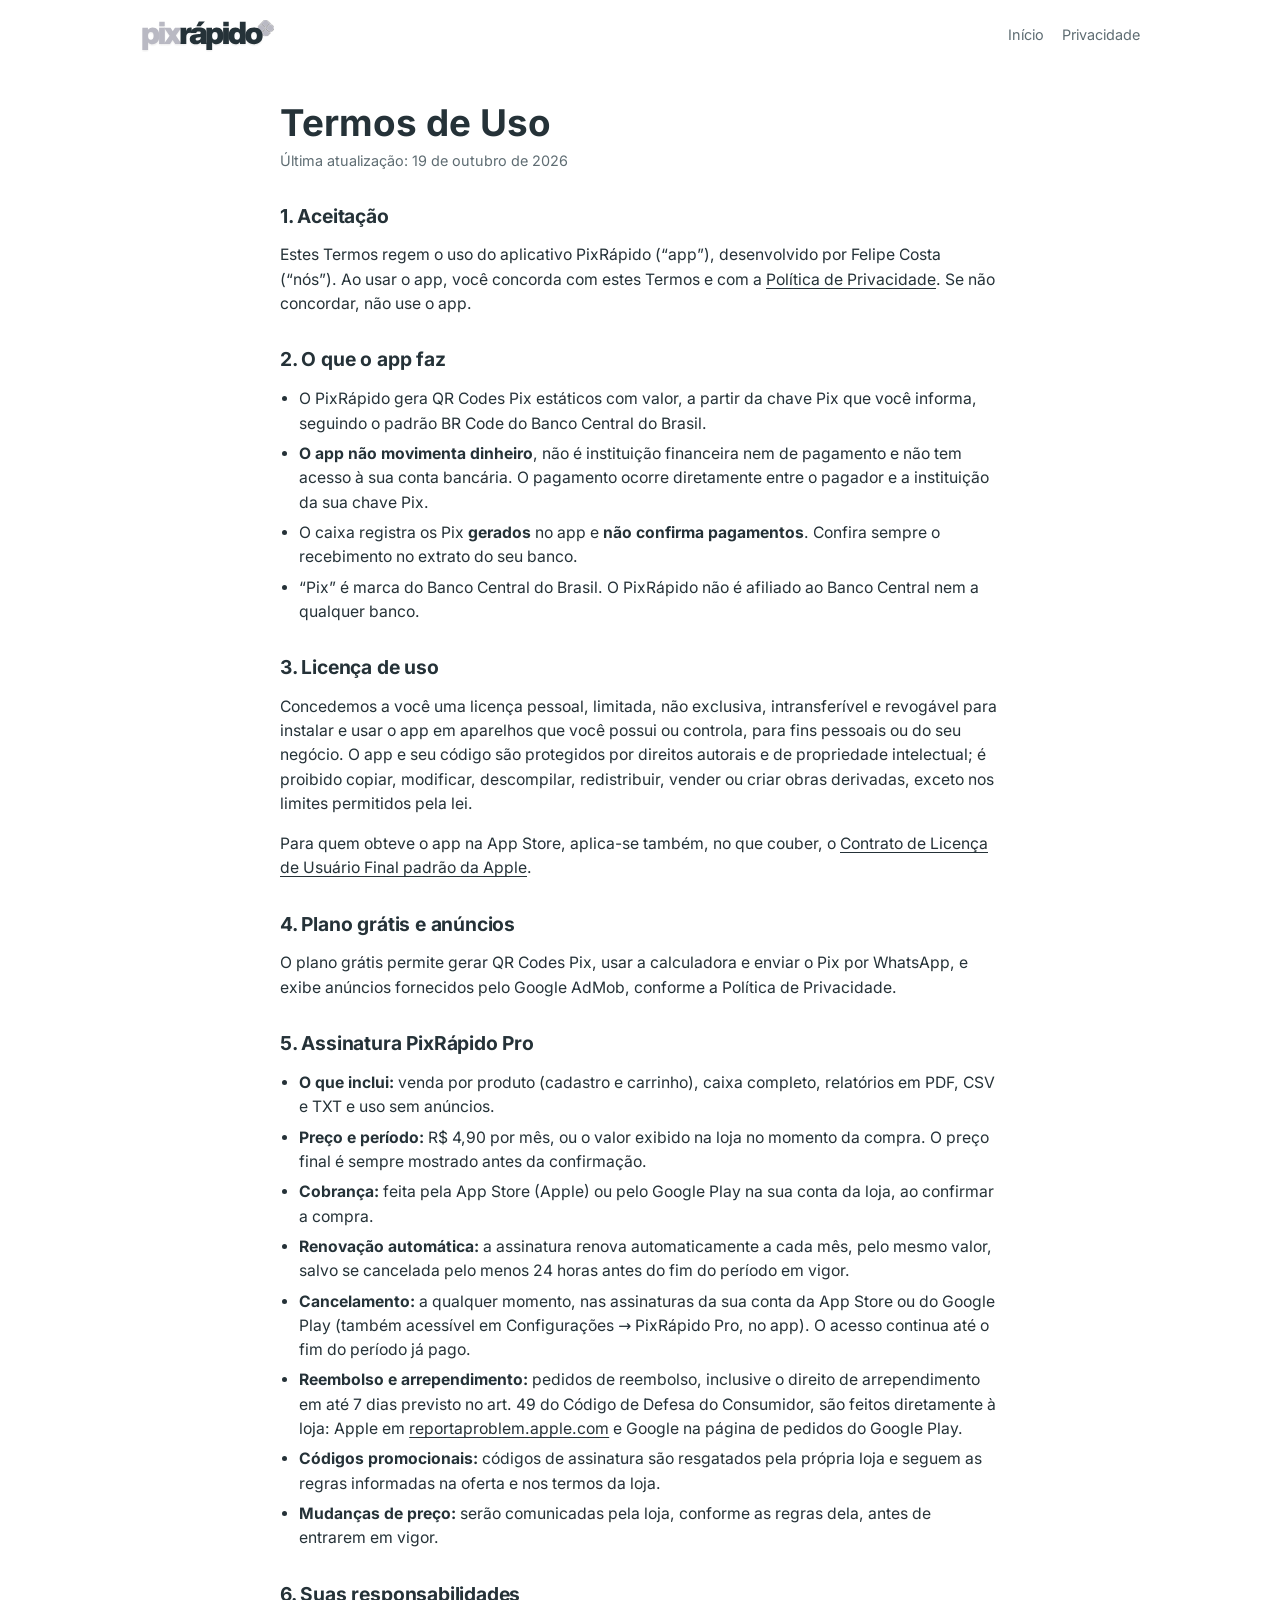
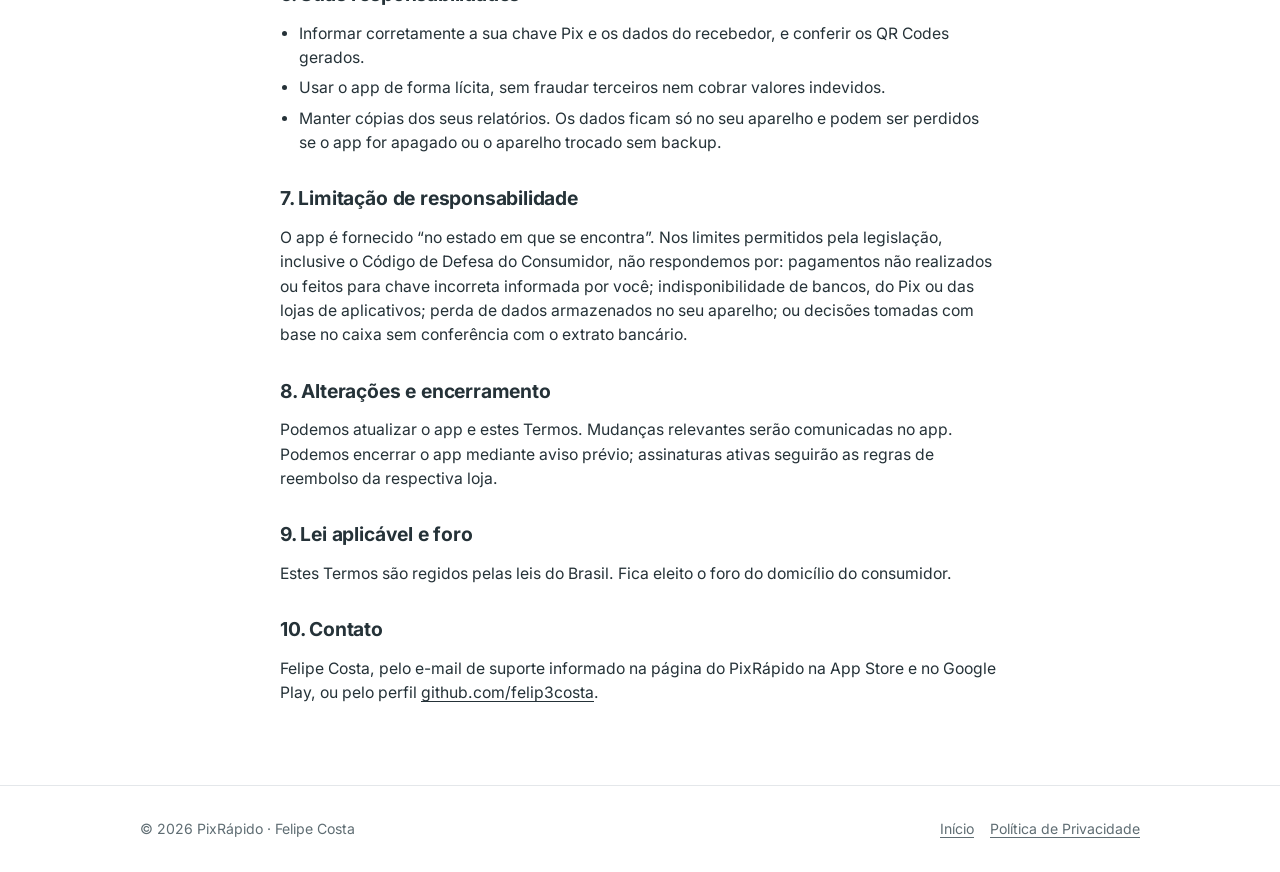
==== termos/index.html @ 1b37e009 "Site do PixRápido: landing, política de privacidade e termos de uso Co-Authored-By: Claude Opus 5.5 " ====
<!doctype html>
<html lang="pt-BR">
<head>
  <meta charset="utf-8">
  <meta name="viewport" content="width=device-width, initial-scale=1">
  <title>Termos de Uso – PixRápido</title>
  <meta name="description" content="Termos de Uso do aplicativo PixRápido e da assinatura PixRápido Pro.">
  <link rel="canonical" href="https://felip3costa.github.io/termos/">
  <link rel="icon" href="../assets/favicon/favicon.ico" sizes="any">
  <link rel="stylesheet" href="../assets/site.css">
</head>
<body>
  <header class="top">
    <div class="wrap">
      <a href="../"><img class="logo" src="../assets/logo.svg" alt="PixRápido"></a>
      <nav aria-label="Principal"><a href="../">Início</a><a href="../privacidade/">Privacidade</a></nav>
    </div>
  </header>

  <main class="doc">
    <div class="wrap">
      <h1>Termos de Uso</h1>
      <p class="updated">Última atualização: 19 de outubro de 2026</p>

      <h2>1. Aceitação</h2>
      <p>Estes Termos regem o uso do aplicativo PixRápido (“app”), desenvolvido por Felipe Costa (“nós”). Ao usar o app, você concorda com estes Termos e com a <a href="../privacidade/">Política de Privacidade</a>. Se não concordar, não use o app.</p>

      <h2>2. O que o app faz</h2>
      <ul>
        <li>O PixRápido gera QR Codes Pix estáticos com valor, a partir da chave Pix que você informa, seguindo o padrão BR Code do Banco Central do Brasil.</li>
        <li><strong>O app não movimenta dinheiro</strong>, não é instituição financeira nem de pagamento e não tem acesso à sua conta bancária. O pagamento ocorre diretamente entre o pagador e a instituição da sua chave Pix.</li>
        <li>O caixa registra os Pix <strong>gerados</strong> no app e <strong>não confirma pagamentos</strong>. Confira sempre o recebimento no extrato do seu banco.</li>
        <li>“Pix” é marca do Banco Central do Brasil. O PixRápido não é afiliado ao Banco Central nem a qualquer banco.</li>
      </ul>

      <h2>3. Licença de uso</h2>
      <p>Concedemos a você uma licença pessoal, limitada, não exclusiva, intransferível e revogável para instalar e usar o app em aparelhos que você possui ou controla, para fins pessoais ou do seu negócio. O app e seu código são protegidos por direitos autorais e de propriedade intelectual; é proibido copiar, modificar, descompilar, redistribuir, vender ou criar obras derivadas, exceto nos limites permitidos pela lei.</p>
      <p>Para quem obteve o app na App Store, aplica-se também, no que couber, o <a href="https://www.apple.com/legal/internet-services/itunes/dev/stdeula/" target="_blank" rel="noopener noreferrer">Contrato de Licença de Usuário Final padrão da Apple</a>.</p>

      <h2>4. Plano grátis e anúncios</h2>
      <p>O plano grátis permite gerar QR Codes Pix, usar a calculadora e enviar o Pix por WhatsApp, e exibe anúncios fornecidos pelo Google AdMob, conforme a Política de Privacidade.</p>

      <h2>5. Assinatura PixRápido Pro</h2>
      <ul>
        <li><strong>O que inclui:</strong> venda por produto (cadastro e carrinho), caixa completo, relatórios em PDF, CSV e TXT e uso sem anúncios.</li>
        <li><strong>Preço e período:</strong> R$ 4,90 por mês, ou o valor exibido na loja no momento da compra. O preço final é sempre mostrado antes da confirmação.</li>
        <li><strong>Cobrança:</strong> feita pela App Store (Apple) ou pelo Google Play na sua conta da loja, ao confirmar a compra.</li>
        <li><strong>Renovação automática:</strong> a assinatura renova automaticamente a cada mês, pelo mesmo valor, salvo se cancelada pelo menos 24 horas antes do fim do período em vigor.</li>
        <li><strong>Cancelamento:</strong> a qualquer momento, nas assinaturas da sua conta da App Store ou do Google Play (também acessível em Configurações → PixRápido Pro, no app). O acesso continua até o fim do período já pago.</li>
        <li><strong>Reembolso e arrependimento:</strong> pedidos de reembolso, inclusive o direito de arrependimento em até 7 dias previsto no art. 49 do Código de Defesa do Consumidor, são feitos diretamente à loja: Apple em <a href="https://reportaproblem.apple.com" target="_blank" rel="noopener noreferrer">reportaproblem.apple.com</a> e Google na página de pedidos do Google Play.</li>
        <li><strong>Códigos promocionais:</strong> códigos de assinatura são resgatados pela própria loja e seguem as regras informadas na oferta e nos termos da loja.</li>
        <li><strong>Mudanças de preço:</strong> serão comunicadas pela loja, conforme as regras dela, antes de entrarem em vigor.</li>
      </ul>

      <h2>6. Suas responsabilidades</h2>
      <ul>
        <li>Informar corretamente a sua chave Pix e os dados do recebedor, e conferir os QR Codes gerados.</li>
        <li>Usar o app de forma lícita, sem fraudar terceiros nem cobrar valores indevidos.</li>
        <li>Manter cópias dos seus relatórios. Os dados ficam só no seu aparelho e podem ser perdidos se o app for apagado ou o aparelho trocado sem backup.</li>
      </ul>

      <h2>7. Limitação de responsabilidade</h2>
      <p>O app é fornecido “no estado em que se encontra”. Nos limites permitidos pela legislação, inclusive o Código de Defesa do Consumidor, não respondemos por: pagamentos não realizados ou feitos para chave incorreta informada por você; indisponibilidade de bancos, do Pix ou das lojas de aplicativos; perda de dados armazenados no seu aparelho; ou decisões tomadas com base no caixa sem conferência com o extrato bancário.</p>

      <h2>8. Alterações e encerramento</h2>
      <p>Podemos atualizar o app e estes Termos. Mudanças relevantes serão comunicadas no app. Podemos encerrar o app mediante aviso prévio; assinaturas ativas seguirão as regras de reembolso da respectiva loja.</p>

      <h2>9. Lei aplicável e foro</h2>
      <p>Estes Termos são regidos pelas leis do Brasil. Fica eleito o foro do domicílio do consumidor.</p>

      <h2>10. Contato</h2>
      <p>Felipe Costa, pelo e-mail de suporte informado na página do PixRápido na App Store e no Google Play, ou pelo perfil <a href="https://github.com/felip3costa" target="_blank" rel="noopener noreferrer">github.com/felip3costa</a>.</p>
    </div>
  </main>

  <footer>
    <div class="wrap">
      <span>© 2026 PixRápido · Felipe Costa</span>
      <nav aria-label="Rodapé"><a href="../">Início</a><a href="../privacidade/">Política de Privacidade</a></nav>
    </div>
  </footer>
</body>
</html>
---- assets/site.css ----
@font-face { font-family: "Inter"; font-weight: 400; font-display: swap; src: url("fonts/Inter-400.woff2") format("woff2"); }
@font-face { font-family: "Inter"; font-weight: 500; font-display: swap; src: url("fonts/Inter-500.woff2") format("woff2"); }
@font-face { font-family: "Inter"; font-weight: 700; font-display: swap; src: url("fonts/Inter-700.woff2") format("woff2"); }

:root {
  --ink: #253238;
  --ink-soft: #5f6d73;
  --line: #e4e7ea;
  --bg: #ffffff;
  --surface: #f5f6f8;
  --accent: #253238;
  --radius: 16px;
}

* { box-sizing: border-box; }
html { -webkit-text-size-adjust: 100%; }
body {
  margin: 0;
  background: var(--bg);
  color: var(--ink);
  font-family: "Inter", system-ui, -apple-system, "Segoe UI", Roboto, Arial, sans-serif;
  line-height: 1.55;
}
img { max-width: 100%; display: block; }
a { color: inherit; text-underline-offset: 3px; }
.wrap { width: 100%; max-width: 1040px; margin: 0 auto; padding-inline: 20px; }

/* Topo */
.top { padding-block: 18px; }
.top .wrap { display: flex; justify-content: space-between; align-items: center; gap: 16px; }
.top .logo { height: 34px; width: auto; }
.top nav { display: flex; gap: 18px; font-size: .9rem; color: var(--ink-soft); }
.top nav a { text-decoration: none; }
.top nav a:hover { color: var(--ink); }

/* Destaque */
.hero { padding-block: 40px 56px; }
.hero .wrap { display: grid; grid-template-columns: 1.1fr .9fr; gap: 40px; align-items: center; }
.hero h1 { font-size: clamp(2rem, 5vw, 3.1rem); line-height: 1.1; letter-spacing: -.02em; margin: 0 0 16px; }
.hero p.lead { font-size: 1.15rem; color: var(--ink-soft); margin: 0 0 26px; max-width: 32em; }
.stores { display: flex; flex-wrap: wrap; gap: 10px; }
.store {
  display: inline-flex; flex-direction: column; justify-content: center; min-width: 170px; height: 54px; padding: 0 18px;
  border-radius: 12px; background: var(--accent); color: #fff; text-decoration: none; line-height: 1.15;
}
.store small { font-size: .7rem; opacity: .75; }
.store strong { font-size: 1.05rem; font-weight: 500; }
.store[aria-disabled="true"] { opacity: .55; cursor: default; }
.note { font-size: .85rem; color: var(--ink-soft); margin-top: 12px; }
.phone {
  justify-self: center; width: min(300px, 80vw); border-radius: 36px; padding: 10px; background: var(--ink);
  box-shadow: 0 30px 60px -20px rgba(37, 50, 56, .45);
}
.phone img { border-radius: 28px; width: 100%; height: auto; }

/* Seções */
section.block { padding-block: 56px; }
section.alt { background: var(--surface); }
h2 { font-size: clamp(1.5rem, 3.5vw, 2.1rem); letter-spacing: -.01em; line-height: 1.2; margin: 0 0 10px; }
.sub { color: var(--ink-soft); margin: 0 0 32px; max-width: 40em; }

.features { display: grid; grid-template-columns: repeat(3, 1fr); gap: 16px; }
.feature { background: #fff; border: 1.5px solid var(--line); border-radius: var(--radius); padding: 20px; }
.feature h3 { font-size: 1.02rem; margin: 0 0 6px; }
.feature p { margin: 0; color: var(--ink-soft); font-size: .93rem; }
.tag { display: inline-block; font-size: .7rem; font-weight: 700; letter-spacing: .04em; text-transform: uppercase; padding: 2px 8px; border-radius: 999px; background: var(--accent); color: #fff; margin-left: 6px; vertical-align: 2px; }

.shots { display: grid; grid-template-columns: repeat(3, 1fr); gap: 20px; }
.shots figure { margin: 0; }
.shots img { border-radius: 22px; border: 1.5px solid var(--line); width: 100%; height: auto; }
.shots figcaption { text-align: center; color: var(--ink-soft); font-size: .9rem; margin-top: 10px; }

.plans { display: grid; grid-template-columns: 1fr 1fr; gap: 16px; max-width: 760px; }
.plan { border: 1.5px solid var(--line); border-radius: 20px; padding: 24px; background: #fff; }
.plan.pro { border-color: var(--ink); }
.plan h3 { margin: 0; font-size: 1.15rem; }
.price { font-size: 2rem; font-weight: 700; margin: 8px 0 2px; }
.price small { font-size: .95rem; font-weight: 400; color: var(--ink-soft); }
.plan ul { list-style: none; padding: 0; margin: 16px 0 0; display: grid; gap: 8px; }
.plan li { padding-left: 26px; position: relative; font-size: .95rem; }
.plan li::before { content: "✓"; position: absolute; left: 0; font-weight: 700; }
.plan li.off { color: var(--ink-soft); }
.plan li.off::before { content: "–"; }
.fine { font-size: .82rem; color: var(--ink-soft); margin-top: 18px; max-width: 760px; }

.privacy { display: grid; grid-template-columns: repeat(3, 1fr); gap: 16px; }
.privacy div { padding: 18px; border-radius: var(--radius); background: #fff; border: 1.5px solid var(--line); }
.privacy strong { display: block; margin-bottom: 4px; }
.privacy p { margin: 0; font-size: .92rem; color: var(--ink-soft); }

/* Rodapé */
footer { padding-block: 32px; border-top: 1px solid var(--line); font-size: .88rem; color: var(--ink-soft); }
footer .wrap { display: flex; flex-wrap: wrap; justify-content: space-between; gap: 12px; }
footer nav { display: flex; flex-wrap: wrap; gap: 16px; }

/* Páginas de texto legal */
.doc { padding-block: 24px 64px; }
.doc .wrap { max-width: 760px; }
.doc h1 { font-size: clamp(1.7rem, 4vw, 2.3rem); line-height: 1.15; margin: 8px 0 6px; }
.doc .updated { color: var(--ink-soft); font-size: .9rem; margin: 0 0 28px; }
.doc h2 { font-size: 1.2rem; margin: 32px 0 8px; }
.doc p, .doc li { font-size: .98rem; }
.doc ul { padding-left: 1.2em; }
.doc li { margin-bottom: 6px; }
.summary { background: var(--surface); border-radius: var(--radius); padding: 18px 20px; }
.summary p { margin: 0 0 6px; }
.summary p:last-child { margin: 0; }
.table-wrap { overflow-x: auto; }
table { border-collapse: collapse; width: 100%; font-size: .92rem; margin: 8px 0; }
th, td { text-align: left; vertical-align: top; padding: 10px 12px; border-bottom: 1px solid var(--line); }
th { font-weight: 500; background: var(--surface); }

:focus-visible { outline: 3px solid #2f80ed; outline-offset: 2px; }

@media (max-width: 820px) {
  .hero .wrap { grid-template-columns: 1fr; }
  .hero { padding-top: 16px; }
  .features, .privacy { grid-template-columns: 1fr 1fr; }
}
@media (max-width: 560px) {
  .features, .privacy, .plans { grid-template-columns: 1fr; }
  .shots { grid-template-columns: 1fr; max-width: 300px; margin-inline: auto; }
  .top nav { gap: 12px; font-size: .85rem; }
  .store { flex: 1 1 160px; }
}
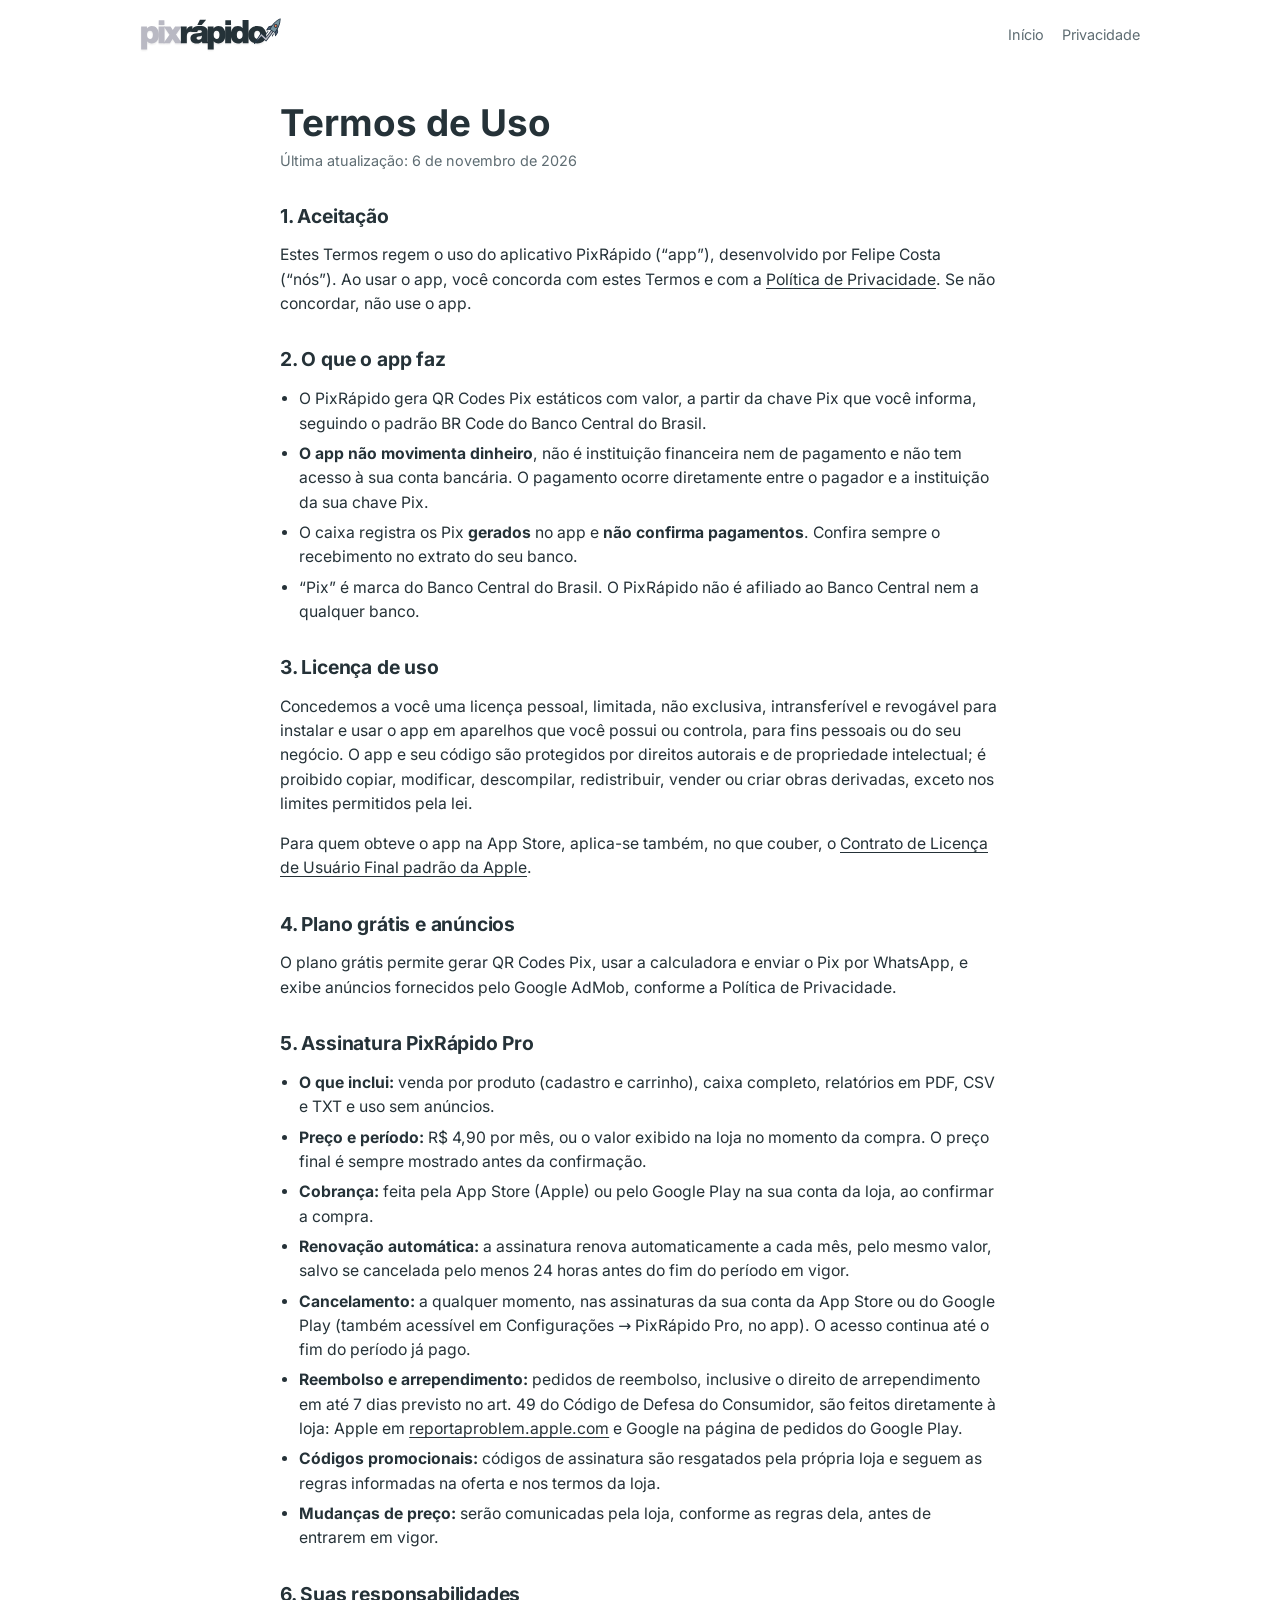
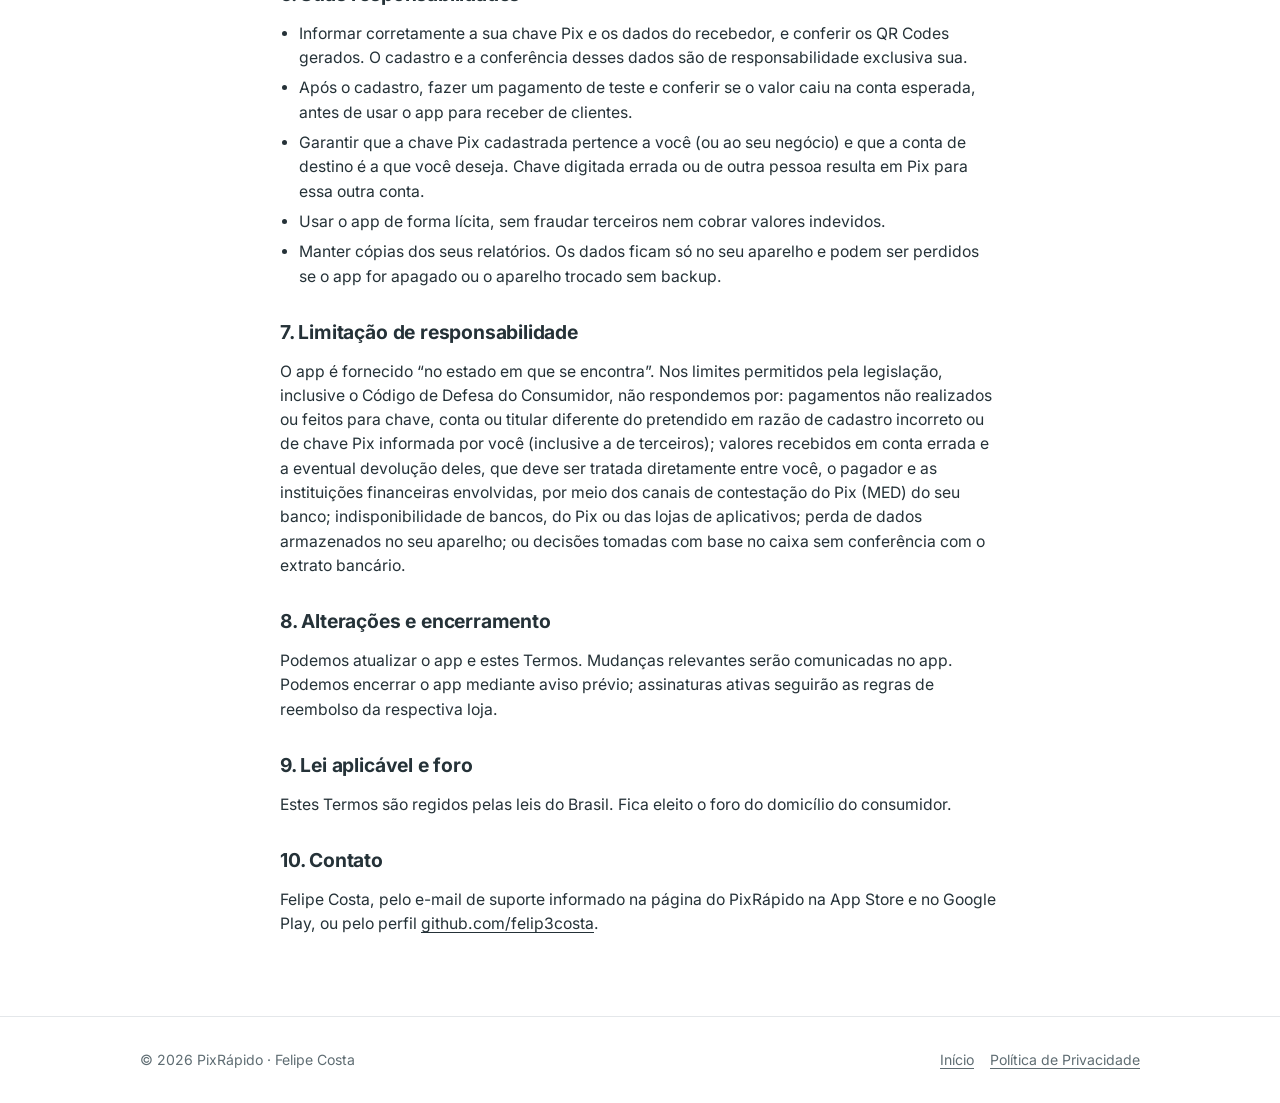
==== commit 56e1cb8e: "docs(termos): responsabilidade por cadastro errado e Pix em outra conta Cadastro e conferência da ch" ====
--- a/termos/index.html
+++ b/termos/index.html
@@ -20,7 +20,7 @@
   <main class="doc">
     <div class="wrap">
       <h1>Termos de Uso</h1>
-      <p class="updated">Última atualização: 19 de outubro de 2026</p>
+      <p class="updated">Última atualização: 6 de novembro de 2026</p>
 
       <h2>1. Aceitação</h2>
       <p>Estes Termos regem o uso do aplicativo PixRápido (“app”), desenvolvido por Felipe Costa (“nós”). Ao usar o app, você concorda com estes Termos e com a <a href="../privacidade/">Política de Privacidade</a>. Se não concordar, não use o app.</p>
@@ -54,13 +54,15 @@
 
       <h2>6. Suas responsabilidades</h2>
       <ul>
-        <li>Informar corretamente a sua chave Pix e os dados do recebedor, e conferir os QR Codes gerados.</li>
+        <li>Informar corretamente a sua chave Pix e os dados do recebedor, e conferir os QR Codes gerados. O cadastro e a conferência desses dados são de responsabilidade exclusiva sua.</li>
+        <li>Após o cadastro, fazer um pagamento de teste e conferir se o valor caiu na conta esperada, antes de usar o app para receber de clientes.</li>
+        <li>Garantir que a chave Pix cadastrada pertence a você (ou ao seu negócio) e que a conta de destino é a que você deseja. Chave digitada errada ou de outra pessoa resulta em Pix para essa outra conta.</li>
         <li>Usar o app de forma lícita, sem fraudar terceiros nem cobrar valores indevidos.</li>
         <li>Manter cópias dos seus relatórios. Os dados ficam só no seu aparelho e podem ser perdidos se o app for apagado ou o aparelho trocado sem backup.</li>
       </ul>
 
       <h2>7. Limitação de responsabilidade</h2>
-      <p>O app é fornecido “no estado em que se encontra”. Nos limites permitidos pela legislação, inclusive o Código de Defesa do Consumidor, não respondemos por: pagamentos não realizados ou feitos para chave incorreta informada por você; indisponibilidade de bancos, do Pix ou das lojas de aplicativos; perda de dados armazenados no seu aparelho; ou decisões tomadas com base no caixa sem conferência com o extrato bancário.</p>
+      <p>O app é fornecido “no estado em que se encontra”. Nos limites permitidos pela legislação, inclusive o Código de Defesa do Consumidor, não respondemos por: pagamentos não realizados ou feitos para chave, conta ou titular diferente do pretendido em razão de cadastro incorreto ou de chave Pix informada por você (inclusive a de terceiros); valores recebidos em conta errada e a eventual devolução deles, que deve ser tratada diretamente entre você, o pagador e as instituições financeiras envolvidas, por meio dos canais de contestação do Pix (MED) do seu banco; indisponibilidade de bancos, do Pix ou das lojas de aplicativos; perda de dados armazenados no seu aparelho; ou decisões tomadas com base no caixa sem conferência com o extrato bancário.</p>
 
       <h2>8. Alterações e encerramento</h2>
       <p>Podemos atualizar o app e estes Termos. Mudanças relevantes serão comunicadas no app. Podemos encerrar o app mediante aviso prévio; assinaturas ativas seguirão as regras de reembolso da respectiva loja.</p>
